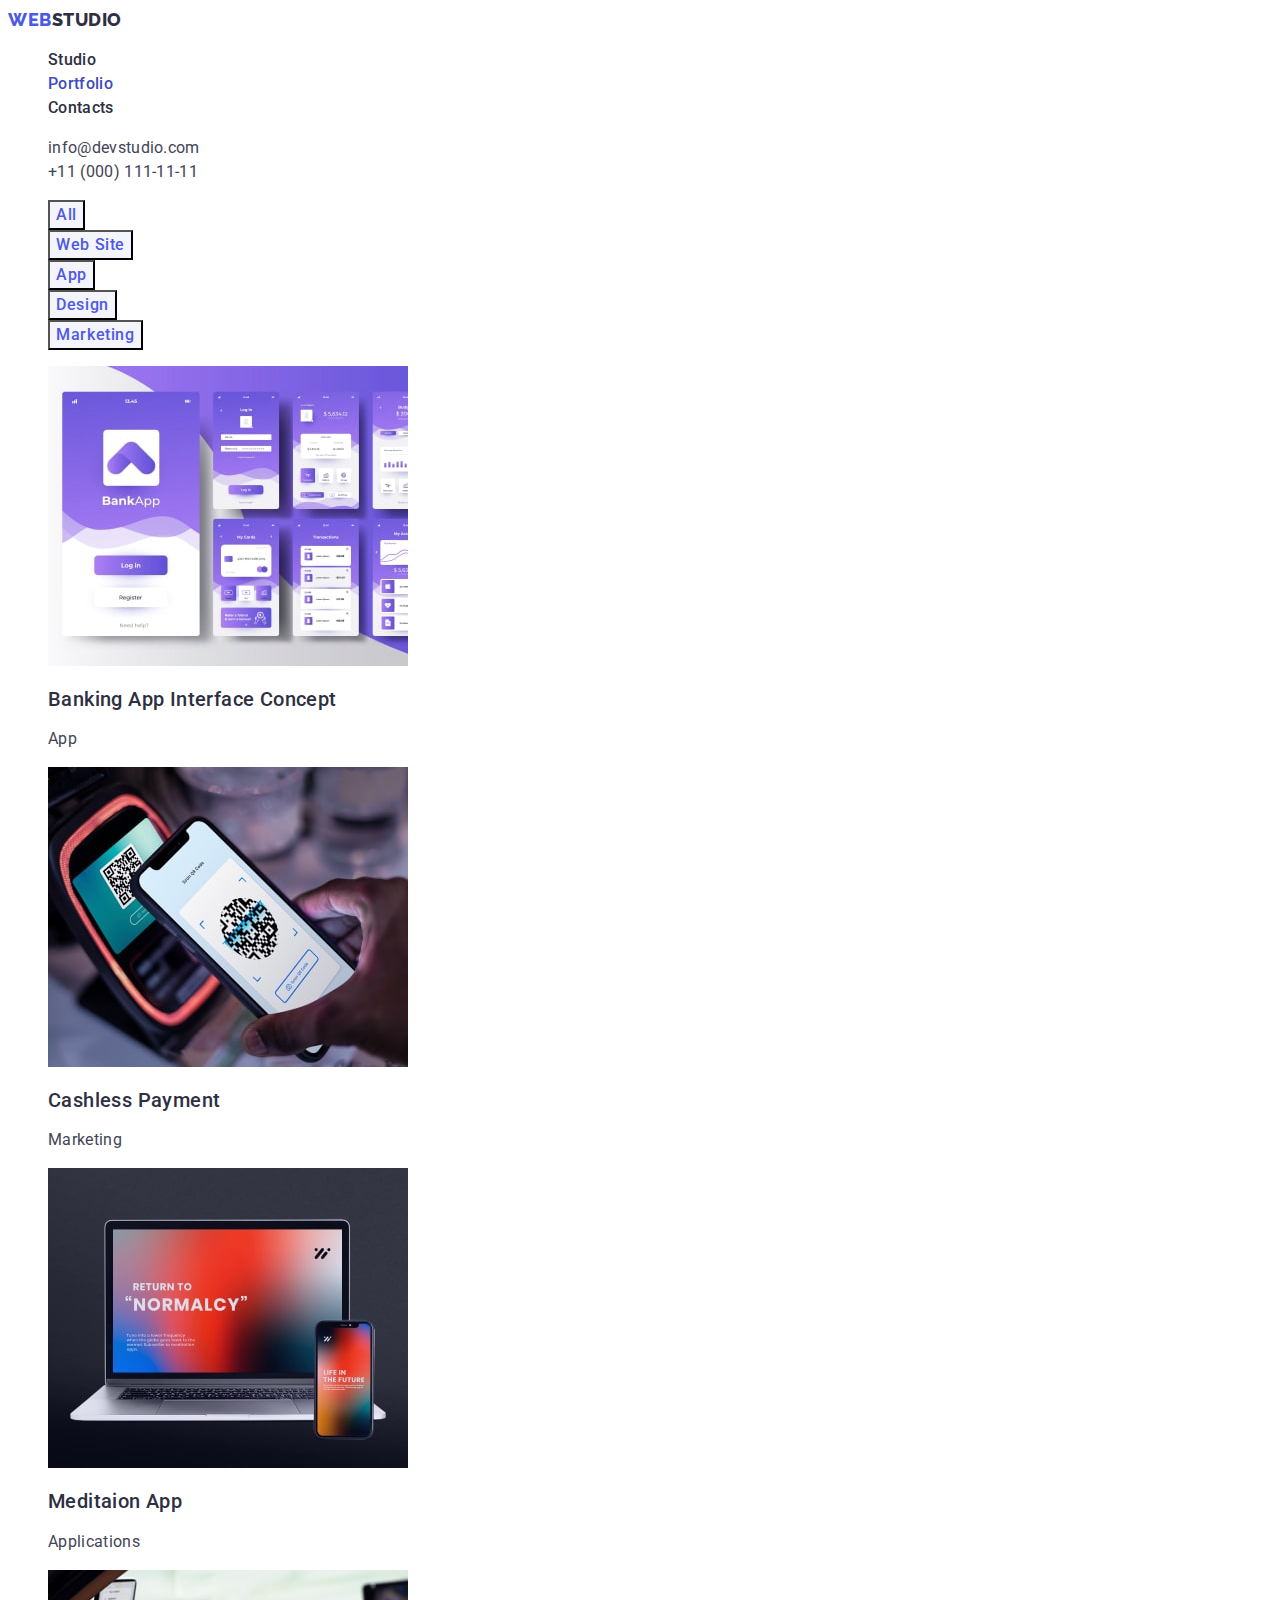
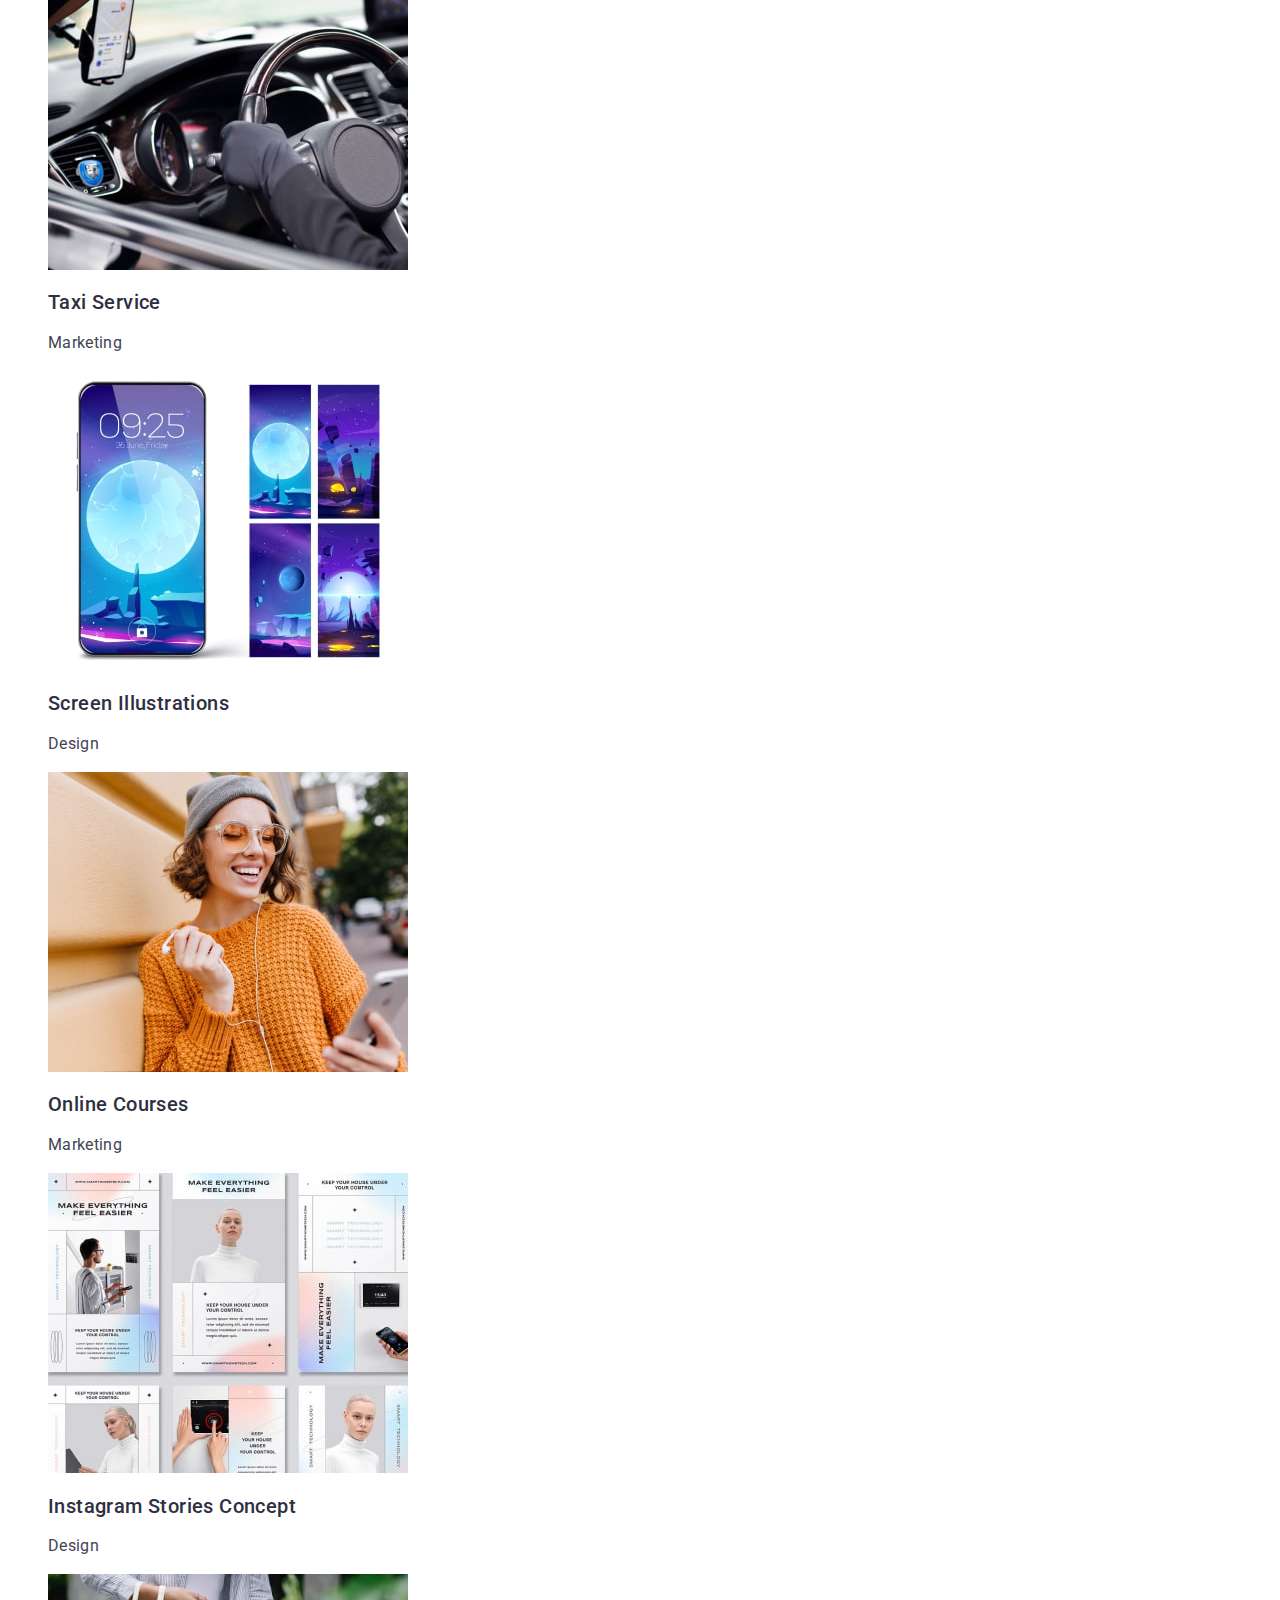
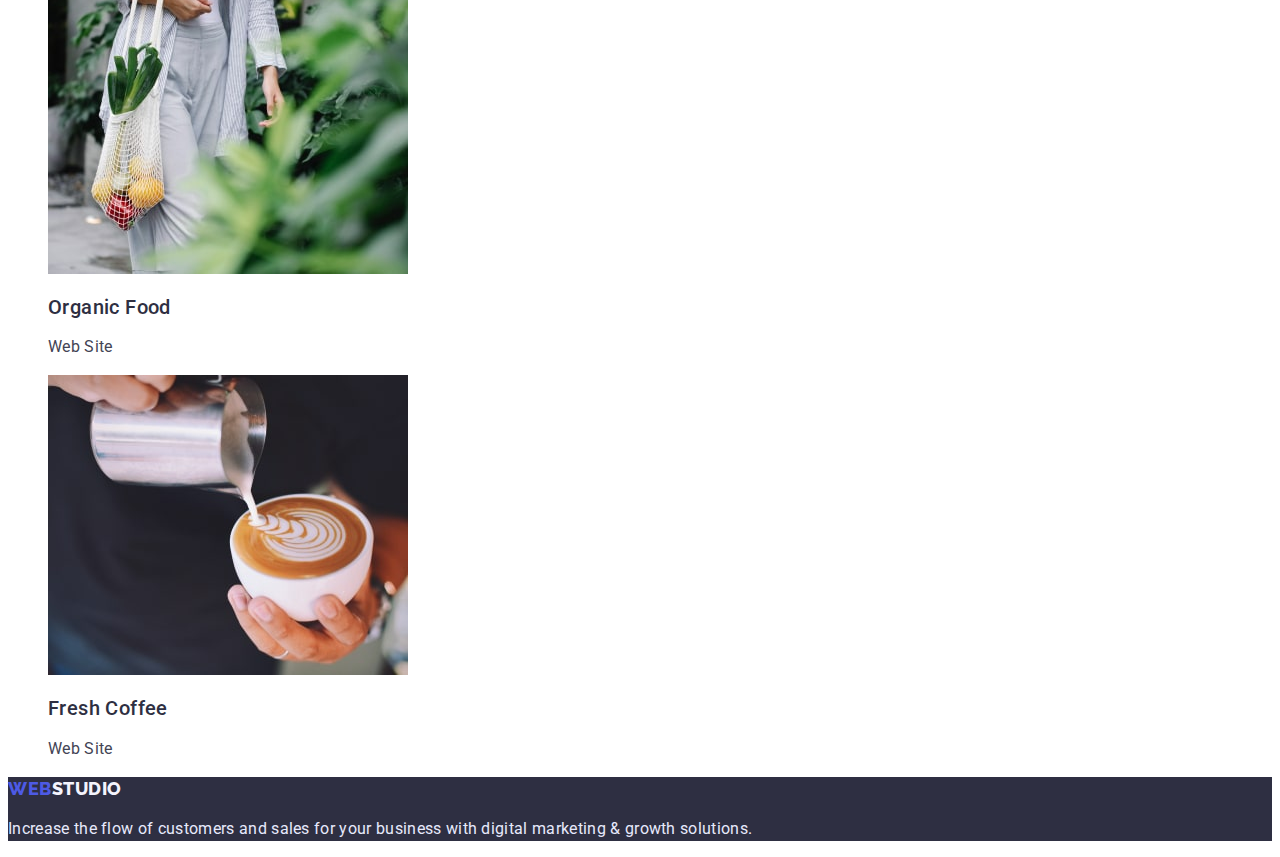
==== portfolio.html @ b3c618ec "Initial commit" ====
<!DOCTYPE html>
<html lang="en">
  <head>
    <meta charset="UTF-8" />
    <meta http-equiv="X-UA-Compatible" content="IE=edge" />
    <meta name="viewport" content="width=device-width, initial-scale=1.0" />
    <title>Portfolio</title>
    <link rel="preconnect" href="https://fonts.googleapis.com" />
    <link rel="preconnect" href="https://fonts.gstatic.com" crossorigin />
    <link
      href="https://fonts.googleapis.com/css2?family=Raleway:wght@800&family=Roboto:wght@400;500;700&display=swap"
      rel="stylesheet"
    />
    <link rel="stylesheet" href="./css/styles.css" />
  </head>
  <body>
    <header class="header">
      <nav class="header-navigation">
        <a class="header-logo link" href="./index.html"
          ><span class="accent-logo">Web</span>Studio</a
        >
        <ul class="header-list list">
          <li class="header-item">
            <a class="header-link link" href="./index.html">Studio</a>
          </li>
          <li class="header-item">
            <a class="header-link link current" href="./portfolio.html"
              >Portfolio</a
            >
          </li>
          <li class="header-item">
            <a class="header-link link" href="">Contacts</a>
          </li>
        </ul>
      </nav>
      <address class="address">
        <ul class="address-list list">
          <li class="address-item list">
            <a class="address-link link" href="mailto:info@devstudio.com"
              >info@devstudio.com</a
            >
          </li>
          <li class="address-item list">
            <a class="address-link link" href="tel:+110001111111"
              >+11 (000) 111-11-11</a
            >
          </li>
        </ul>
      </address>
    </header>
    <main>
      <section>
        <h1 class="hidden">Examples</h1>
        <ul class="filter-list list">
          <li class="filter-item">
            <button class="filter-btn" type="button">All</button>
          </li>
          <li><button class="filter-btn" type="button">Web Site</button></li>
          <li><button class="filter-btn" type="button">App</button></li>
          <li>
            <button class="filter-btn" type="button">Design</button>
          </li>
          <li><button class="filter-btn" type="button">Marketing</button></li>
        </ul>
        <ul class="example-list list">
          <li class="example-item">
            <a class="example-link" href="">
              <img src="./images/img11.jpg" alt="Applications" width="360"
            /></a>
            <h2 class="example-subtitle">Banking App Interface Concept</h2>
            <p class="example-text">App</p>
          </li>
          <li class="example-item">
            <a href=""
              ><img src="./images/img12.jpg" alt="Marketing" width="360"
            /></a>
            <h2 class="example-subtitle">Cashless Payment</h2>
            <p class="example-text">Marketing</p>
          </li>
          <li class="example-item">
            <a href=""
              ><img src="./images/img13.jpg" alt="Applications" width="360"
            /></a>
            <h2 class="example-subtitle">Meditaion App</h2>
            <p class="example-text">Applications</p>
          </li>
          <li class="example-item">
            <a href=""
              ><img src="./images/img14.jpg" alt="Marketing" width="360"
            /></a>
            <h2 class="example-subtitle">Taxi Service</h2>
            <p class="example-text">Marketing</p>
          </li>
          <li class="example-item">
            <a href=""
              ><img src="./images/img15.jpg" alt="Design" width="360"
            /></a>
            <h2 class="example-subtitle">Screen Illustrations</h2>
            <p class="example-text">Design</p>
          </li>
          <li class="example-item">
            <a href=""
              ><img src="./images/img16.jpg" alt="Marketing" width="360"
            /></a>
            <h2 class="example-subtitle">Online Courses</h2>
            <p class="example-text">Marketing</p>
          </li>
          <li class="example-item">
            <a href=""
              ><img src="./images/img17.jpg" alt="Design" width="360"
            /></a>
            <h2 class="example-subtitle">Instagram Stories Concept</h2>
            <p class="example-text">Design</p>
          </li>
          <li class="example-item">
            <a href=""
              ><img src="./images/img18.jpg" alt="Web Site" width="360"
            /></a>
            <h2 class="example-subtitle">Organic Food</h2>
            <p class="example-text">Web Site</p>
          </li>
          <li class="example-item">
            <a href=""
              ><img src="./images/img19.jpg" alt="Web Site" width="360"
            /></a>
            <h2 class="example-subtitle">Fresh Coffee</h2>
            <p class="example-text">Web Site</p>
          </li>
        </ul>
      </section>
    </main>
    <footer class="footer">
      <a class="footer-logo link" href="./index.html"
        ><span class="accent-logo">Web</span>Studio</a
      >
      <p class="footer-text">
        Increase the flow of customers and sales for your business with digital
        marketing & growth solutions.
      </p>
    </footer>
  </body>
</html>
---- css/styles.css ----
:root {
    --main-title-color: #2E2F42;
    --second-title-color: #FFFFFF;
    --main-text-color: #434455;
    --main-bg-color: #2E2F42;
    --hover-bg-color: #404BBF;
    --main-accent-color:#4D5AE5;
   
}
/* Fonts */
/*logo -- font-family: 'Raleway'; 800 */
/*text -- font-family: 'Roboto';
/*nav:font-weight: 500; 400,700, */

body {
    font-family: 'Roboto', sans-serif;
    color: var(--main-text-color);
}
.hidden {
    position: absolute;
    width: 1px;
    height: 1px;
    margin: -1px;
    border: 0;
    padding: 0;
    white-space: nowrap;
    clip-path: inset(100%);
    clip: rect(0 0 0 0);
    overflow: hidden;
}
.link {
    text-decoration: none;
}
.list {
    list-style: none;
}
/*----------------HEADER-------------------*/
.header {}

.header-navigation {}

.header-logo {
    color:var(--main-title-color);
    font-family: 'Raleway';
     font-weight: 800;
    font-size: 18px;
    line-height: 1.33;
    letter-spacing: 0.03em;
    text-transform: uppercase;
    }
.accent-logo { 
    color:var(--main-accent-color);
    font-family: 'Raleway';
        font-weight: 800;
        font-size: 18px;
        line-height: 1.33;
        letter-spacing: 0.03em;
        text-transform: uppercase;
}
.header-logo:hover, 
.header-logo:focus,
.header-link.current {
color:var(--hover-bg-color);
}
.header-list {}


.header-item {}

.header-link {
    font-family: inherit;    
    font-weight: 500;
        font-size: 16px;
        line-height: 1.5;
        letter-spacing: 0.02em;
        color: var(--main-title-color);
}
.header-link:is(:hover, :focus) {
    color:var(--hover-bg-color);
}
.address {}

.address-list {}

.address-item {}
   

.address-link {
    font-family: inherit;
    font-style: normal;
    font-weight: 400;
        font-size: 16px;
        line-height: 1.5;
        letter-spacing: 0.02em;
        color:var(--main-text-color);
        }
.address-link:is(:hover, :focus) {
    color:var(--hover-bg-color);
}
/*-----------------HERO--------------------*/
.hero {
    background-color:var(--main-bg-color);
}
.hero-title {
    font-weight: 700;
    font-size: 56px;
    line-height: 1.07;
    text-align: center;
    letter-spacing: 0.02em;
    color:var(--second-title-color);
}
.hero-btn {
    font-family: inherit;
    font-weight: 500;
    font-size: 16px;
    line-height: 1.5;
    align-items: center;
    letter-spacing: 0.04em;
    color:var(--second-title-color);
    background-color: var(--main-accent-color);
    cursor: pointer;
}
.hero-btn:hover, 
.hero-btn:focus{
    background-color:var(--hover-bg-color);
    }

/*----------------ABOUT---------------------*/

.about-title {
        font-weight: 500;
        font-size: 20px;
        line-height: 1.2;
        letter-spacing: 0.02em;
        color: var(--main-title-color);
}
.about-text {
        font-size: 16px;
        line-height: 1.5;
        letter-spacing: 0.02em;
    }

/*---------------What are we doing----------*/

.doing-title {
    font-weight: 700;
        font-size: 36px;
        line-height: 1.11;
        text-align: center;
        letter-spacing: 0.02em;
        text-transform: capitalize;
        color:var(--main-title-color);
}

/*----------------OUR TEAM------------------*/

.team {
    background-color: #F4F4FD;}
.team-title {
    font-weight: 700;
        font-size: 36px;
        line-height: 1.11;
        text-align: center;
        letter-spacing: 0.02em;
        text-transform: capitalize;
        color:var(--main-title-color);
}

.team-subtitle {
    font-weight: 500;
        font-size: 20px;
        line-height: 1.2;
        letter-spacing: 0.02em;
        color:var(--main-title-color);
}

.team-text {
        font-size: 16px;
        line-height: 1.5;
        letter-spacing: 0.02em;
        color:var(--main-text-color);
}
/*----------------FOOTER--------------------*/
.footer-logo{
font-family: 'Raleway';
font-style: normal;
font-weight: 800;
font-size: 18px;
line-height: 1.17;
letter-spacing: 0.03em;
text-transform: uppercase;
color: #F4F4FD;
}
.footer-logo:is(:hover, :focus) {
    color:var(--hover-bg-color);
}
.footer {
    background-color:var(--main-bg-color);
}

.footer-text {
        font-size: 16px;
        line-height: 1.5;
        letter-spacing: 0.02em;
        color: #E7E9FC;
    }

    
/*================PORTFOLIO================*/
.filter-btn {
    font-family:inherit;
    font-style: normal;
    font-weight: 500;
        font-size: 16px;
        line-height: 1.5;
        align-items: center;
        text-align: center;
        letter-spacing: 0.04em;
        color:var(--main-accent-color);
        background-color:#F4F4FD;
        cursor: pointer;
}
.filter-btn:hover, 
.filter-btn:focus {
    font-family: inherit;
        font-style: normal;
        font-weight: 500;
        font-size: 16px;
        line-height: 1.5;
        display: flex;
        align-items: center;
        text-align: center;
        letter-spacing: 0.04em;
        color:var(--second-title-color);
        background-color:var(--hover-bg-color);
}
.example-subtitle {
        font-weight: 500;
        font-size: 20px;
        line-height: 1.2;
        letter-spacing: 0.02em;
        color:var(--main-title-color);
}
.example-text {
        font-size: 16px;
        line-height: 1.5;
        letter-spacing: 0.02em;
        color:var(--main-text-color);
}
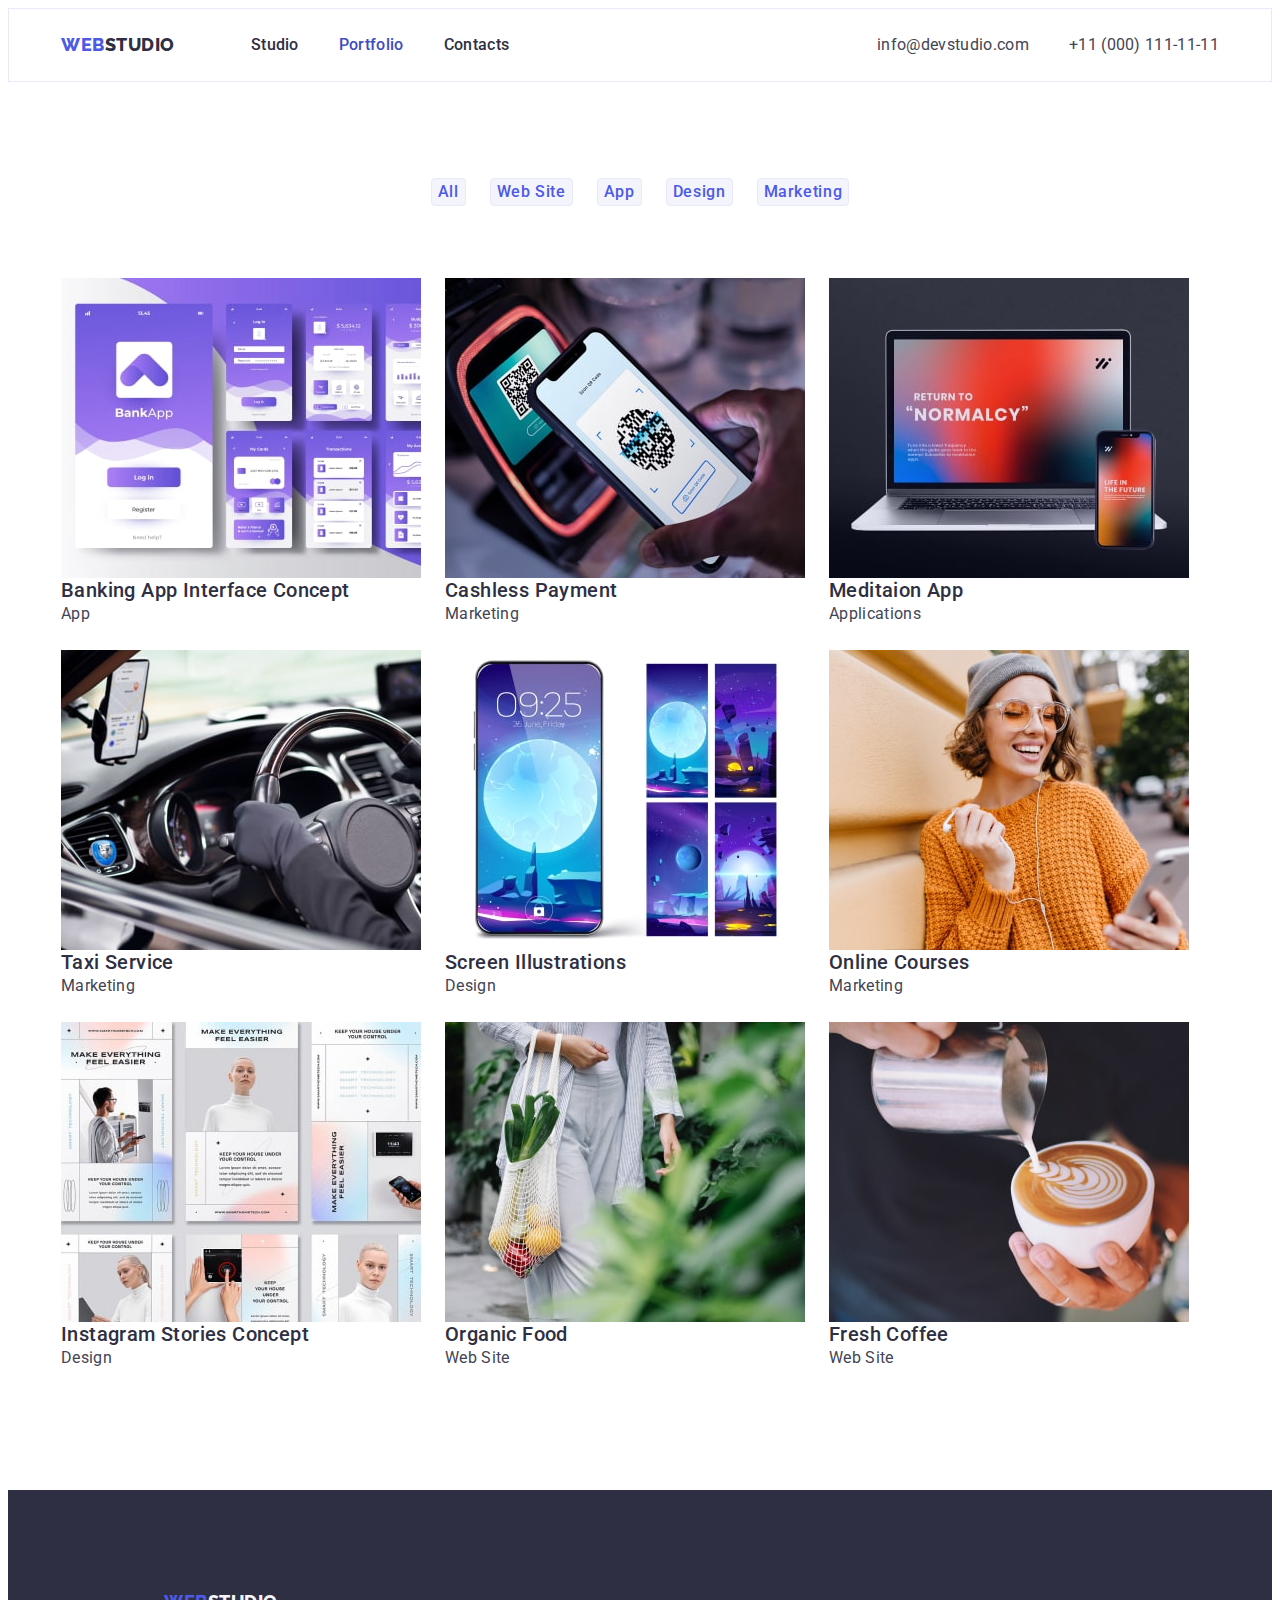
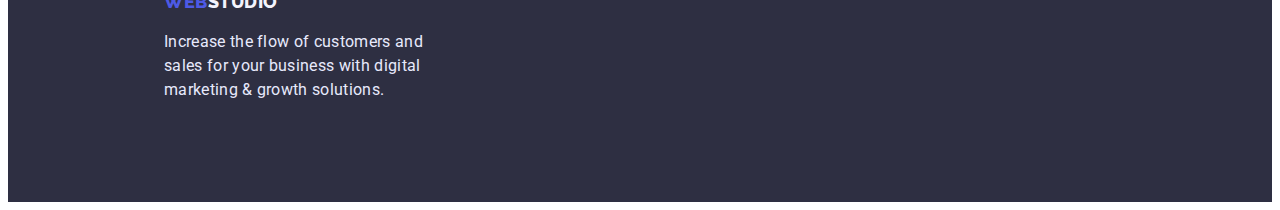
==== commit 62fe515f: "without cards" ====
--- a/portfolio.html
+++ b/portfolio.html
@@ -11,122 +11,139 @@
       href="https://fonts.googleapis.com/css2?family=Raleway:wght@800&family=Roboto:wght@400;500;700&display=swap"
       rel="stylesheet"
     />
+    <link
+      rel="stylesheet"
+      href="https://cdnjs.cloudflare.com/ajax/libs/modern-normalize/1.1.0/modern-normalize.min.css"
+      integrity="sha512-wpPYUAdjBVSE4KJnH1VR1HeZfpl1ub8YT/NKx4PuQ5NmX2tKuGu6U/JRp5y+Y8XG2tV+wKQpNHVUX03MfMFn9Q=="
+      crossorigin="anonymous"
+      referrerpolicy="no-referrer"
+    />
     <link rel="stylesheet" href="./css/styles.css" />
   </head>
   <body>
     <header class="header">
-      <nav class="header-navigation">
-        <a class="header-logo link" href="./index.html"
-          ><span class="accent-logo">Web</span>Studio</a
-        >
-        <ul class="header-list list">
-          <li class="header-item">
-            <a class="header-link link" href="./index.html">Studio</a>
-          </li>
-          <li class="header-item">
-            <a class="header-link link current" href="./portfolio.html"
-              >Portfolio</a
-            >
-          </li>
-          <li class="header-item">
-            <a class="header-link link" href="">Contacts</a>
-          </li>
-        </ul>
-      </nav>
-      <address class="address">
-        <ul class="address-list list">
-          <li class="address-item list">
-            <a class="address-link link" href="mailto:info@devstudio.com"
-              >info@devstudio.com</a
-            >
-          </li>
-          <li class="address-item list">
-            <a class="address-link link" href="tel:+110001111111"
-              >+11 (000) 111-11-11</a
-            >
-          </li>
-        </ul>
-      </address>
+      <div class="container header-container">
+        <nav class="header-navigation">
+          <a class="header-logo link" href="./index.html"
+            ><span class="accent-logo">Web</span>Studio</a
+          >
+          <ul class="header-list list">
+            <li class="header-item">
+              <a class="header-link link" href="./index.html">Studio</a>
+            </li>
+            <li class="header-item">
+              <a class="header-link link current" href="./portfolio.html"
+                >Portfolio</a
+              >
+            </li>
+            <li class="header-item">
+              <a class="header-link link" href="">Contacts</a>
+            </li>
+          </ul>
+        </nav>
+        <address class="address">
+          <ul class="address-list list">
+            <li class="address-item list">
+              <a class="address-link link" href="mailto:info@devstudio.com"
+                >info@devstudio.com</a
+              >
+            </li>
+            <li class="address-item list">
+              <a class="address-link link" href="tel:+110001111111"
+                >+11 (000) 111-11-11</a
+              >
+            </li>
+          </ul>
+        </address>
+      </div>
     </header>
     <main>
-      <section>
-        <h1 class="hidden">Examples</h1>
-        <ul class="filter-list list">
-          <li class="filter-item">
-            <button class="filter-btn" type="button">All</button>
-          </li>
-          <li><button class="filter-btn" type="button">Web Site</button></li>
-          <li><button class="filter-btn" type="button">App</button></li>
-          <li>
-            <button class="filter-btn" type="button">Design</button>
-          </li>
-          <li><button class="filter-btn" type="button">Marketing</button></li>
-        </ul>
-        <ul class="example-list list">
-          <li class="example-item">
-            <a class="example-link" href="">
-              <img src="./images/img11.jpg" alt="Applications" width="360"
-            /></a>
-            <h2 class="example-subtitle">Banking App Interface Concept</h2>
-            <p class="example-text">App</p>
-          </li>
-          <li class="example-item">
-            <a href=""
-              ><img src="./images/img12.jpg" alt="Marketing" width="360"
-            /></a>
-            <h2 class="example-subtitle">Cashless Payment</h2>
-            <p class="example-text">Marketing</p>
-          </li>
-          <li class="example-item">
-            <a href=""
-              ><img src="./images/img13.jpg" alt="Applications" width="360"
-            /></a>
-            <h2 class="example-subtitle">Meditaion App</h2>
-            <p class="example-text">Applications</p>
-          </li>
-          <li class="example-item">
-            <a href=""
-              ><img src="./images/img14.jpg" alt="Marketing" width="360"
-            /></a>
-            <h2 class="example-subtitle">Taxi Service</h2>
-            <p class="example-text">Marketing</p>
-          </li>
-          <li class="example-item">
-            <a href=""
-              ><img src="./images/img15.jpg" alt="Design" width="360"
-            /></a>
-            <h2 class="example-subtitle">Screen Illustrations</h2>
-            <p class="example-text">Design</p>
-          </li>
-          <li class="example-item">
-            <a href=""
-              ><img src="./images/img16.jpg" alt="Marketing" width="360"
-            /></a>
-            <h2 class="example-subtitle">Online Courses</h2>
-            <p class="example-text">Marketing</p>
-          </li>
-          <li class="example-item">
-            <a href=""
-              ><img src="./images/img17.jpg" alt="Design" width="360"
-            /></a>
-            <h2 class="example-subtitle">Instagram Stories Concept</h2>
-            <p class="example-text">Design</p>
-          </li>
-          <li class="example-item">
-            <a href=""
-              ><img src="./images/img18.jpg" alt="Web Site" width="360"
-            /></a>
-            <h2 class="example-subtitle">Organic Food</h2>
-            <p class="example-text">Web Site</p>
-          </li>
-          <li class="example-item">
-            <a href=""
-              ><img src="./images/img19.jpg" alt="Web Site" width="360"
-            /></a>
-            <h2 class="example-subtitle">Fresh Coffee</h2>
-            <p class="example-text">Web Site</p>
-          </li>
-        </ul>
+      <section class="portfolio">
+        <div class="container">
+          <h1 class="hidden">Examples</h1>
+          <!-------FILTER------->
+          <ul class="filter-list list">
+            <li class="filter-item">
+              <button class="filter-btn" type="button">All</button>
+            </li>
+            <li>
+              <button class="filter-btn" type="button">Web Site</button>
+            </li>
+            <li><button class="filter-btn" type="button">App</button></li>
+            <li>
+              <button class="filter-btn" type="button">Design</button>
+            </li>
+            <li>
+              <button class="filter-btn" type="button">Marketing</button>
+            </li>
+          </ul>
+          <!-------Portfolio-------->
+          <ul class="example-list list">
+            <li class="example-item">
+              <a class="example-link" href="">
+                <img src="./images/img11.jpg" alt="Applications" width="360"
+              /></a>
+              <h2 class="example-subtitle">Banking App Interface Concept</h2>
+              <p class="example-text">App</p>
+            </li>
+            <li class="example-item">
+              <a href=""
+                ><img src="./images/img12.jpg" alt="Marketing" width="360"
+              /></a>
+              <h2 class="example-subtitle">Cashless Payment</h2>
+              <p class="example-text">Marketing</p>
+            </li>
+            <li class="example-item">
+              <a href=""
+                ><img src="./images/img13.jpg" alt="Applications" width="360"
+              /></a>
+              <h2 class="example-subtitle">Meditaion App</h2>
+              <p class="example-text">Applications</p>
+            </li>
+            <li class="example-item">
+              <a href=""
+                ><img src="./images/img14.jpg" alt="Marketing" width="360"
+              /></a>
+              <h2 class="example-subtitle">Taxi Service</h2>
+              <p class="example-text">Marketing</p>
+            </li>
+            <li class="example-item">
+              <a href=""
+                ><img src="./images/img15.jpg" alt="Design" width="360"
+              /></a>
+              <h2 class="example-subtitle">Screen Illustrations</h2>
+              <p class="example-text">Design</p>
+            </li>
+            <li class="example-item">
+              <a href=""
+                ><img src="./images/img16.jpg" alt="Marketing" width="360"
+              /></a>
+              <h2 class="example-subtitle">Online Courses</h2>
+              <p class="example-text">Marketing</p>
+            </li>
+            <li class="example-item">
+              <a href=""
+                ><img src="./images/img17.jpg" alt="Design" width="360"
+              /></a>
+              <h2 class="example-subtitle">Instagram Stories Concept</h2>
+              <p class="example-text">Design</p>
+            </li>
+            <li class="example-item">
+              <a href=""
+                ><img src="./images/img18.jpg" alt="Web Site" width="360"
+              /></a>
+              <h2 class="example-subtitle">Organic Food</h2>
+              <p class="example-text">Web Site</p>
+            </li>
+            <li class="example-item">
+              <a href=""
+                ><img src="./images/img19.jpg" alt="Web Site" width="360"
+              /></a>
+              <h2 class="example-subtitle">Fresh Coffee</h2>
+              <p class="example-text">Web Site</p>
+            </li>
+          </ul>
+        </div>
       </section>
     </main>
     <footer class="footer">
@@ -134,7 +151,8 @@
         ><span class="accent-logo">Web</span>Studio</a
       >
       <p class="footer-text">
-        Increase the flow of customers and sales for your business with digital
+        Increase the flow of customers and <br />
+        sales for your business with digital <br />
         marketing & growth solutions.
       </p>
     </footer>
--- a/css/styles.css
+++ b/css/styles.css
@@ -28,18 +28,52 @@
     clip: rect(0 0 0 0);
     overflow: hidden;
 }
+h1, h2, h3, h4, p {
+    margin-top: 0;
+    margin-bottom: 0;
+}
+ul, ol {
+    margin-top: 0;
+    margin-bottom: 0;
+    padding-left: 0;
+}
+img {
+    display: block;
+}
 .link {
     text-decoration: none;
 }
 .list {
     list-style: none;
 }
+.container {
+    max-width: 1158px;
+    padding: 0 15px;
+    margin: 0 auto;
+    }
+
+.section {
+    padding-top: 120px;
+    padding-bottom: 120px;
+}
 /*----------------HEADER-------------------*/
-.header {}
-
-.header-navigation {}
+.header {
+        border: 1px solid #E7E9FC;
+    
+    
+}
+.header-container {
+    display: flex;
+    align-items: center;
+    }
+.header-navigation {
+    display: flex;
+    align-items: center;
+    }
 
 .header-logo {
+    padding-top: 24px;
+        padding-bottom: 24px;
     color:var(--main-title-color);
     font-family: 'Raleway';
      font-weight: 800;
@@ -62,12 +96,22 @@
 .header-link.current {
 color:var(--hover-bg-color);
 }
-.header-list {}
-
-
-.header-item {}
+.header-list {
+        display: flex;
+        align-items: center;
+        margin-left: 76px;
+        gap: 40px;
+        }
+
+    
+.header-item {
+  
+}
 
 .header-link {
+    display:inline-block;
+    padding-top: 24px;
+    padding-bottom: 24px;
     font-family: inherit;    
     font-weight: 500;
         font-size: 16px;
@@ -78,14 +122,22 @@
 .header-link:is(:hover, :focus) {
     color:var(--hover-bg-color);
 }
-.address {}
-
-.address-list {}
+.address {
+margin-left: auto;
+}
+
+.address-list {
+    display: flex;
+        align-items: center;
+        gap: 40px;
+        }
 
 .address-item {}
    
 
 .address-link {
+    padding-top: 24px;
+        padding-bottom: 24px;
     font-family: inherit;
     font-style: normal;
     font-weight: 400;
@@ -93,6 +145,7 @@
         line-height: 1.5;
         letter-spacing: 0.02em;
         color:var(--main-text-color);
+        margin-left: auto;
         }
 .address-link:is(:hover, :focus) {
     color:var(--hover-bg-color);
@@ -100,16 +153,20 @@
 /*-----------------HERO--------------------*/
 .hero {
     background-color:var(--main-bg-color);
+    text-align: center;
+    padding-bottom: 188px;
+    padding-top: 188px;
 }
 .hero-title {
+    margin-bottom: 48px;
     font-weight: 700;
     font-size: 56px;
     line-height: 1.07;
-    text-align: center;
     letter-spacing: 0.02em;
     color:var(--second-title-color);
 }
 .hero-btn {
+    padding: 16px 32px;
     font-family: inherit;
     font-weight: 500;
     font-size: 16px;
@@ -118,7 +175,9 @@
     letter-spacing: 0.04em;
     color:var(--second-title-color);
     background-color: var(--main-accent-color);
+    border-color: transparent;
     cursor: pointer;
+    border-radius: 4px;
 }
 .hero-btn:hover, 
 .hero-btn:focus{
@@ -127,7 +186,14 @@
 
 /*----------------ABOUT---------------------*/
 
+.about-list {
+    display: flex;
+    gap: 24px;
+
+   
+}
 .about-title {
+    margin-bottom: 8px;
         font-weight: 500;
         font-size: 20px;
         line-height: 1.2;
@@ -142,7 +208,11 @@
 
 /*---------------What are we doing----------*/
 
+.doing {
+    padding-bottom: 120px;
+}
 .doing-title {
+    margin-bottom: 72px;
     font-weight: 700;
         font-size: 36px;
         line-height: 1.11;
@@ -151,13 +221,18 @@
         text-transform: capitalize;
         color:var(--main-title-color);
 }
+.doing-list {
+    display: flex;
+    gap: 24px;
+}
 
 /*----------------OUR TEAM------------------*/
 
 .team {
     background-color: #F4F4FD;}
+    
 .team-title {
-    font-weight: 700;
+        font-weight: 700;
         font-size: 36px;
         line-height: 1.11;
         text-align: center;
@@ -165,7 +240,11 @@
         text-transform: capitalize;
         color:var(--main-title-color);
 }
-
+.team-list {
+    display: flex;
+    margin-top: 72px;
+    gap: 24px;
+}
 .team-subtitle {
     font-weight: 500;
         font-size: 20px;
@@ -196,17 +275,32 @@
 }
 .footer {
     background-color:var(--main-bg-color);
+    padding-top: 100px;
+    padding-bottom: 100px;
+    padding-left: 156px;
 }
 
 .footer-text {
+    margin-top: 16px;
         font-size: 16px;
         line-height: 1.5;
         letter-spacing: 0.02em;
         color: #E7E9FC;
     }
 
-    
 /*================PORTFOLIO================*/
+
+.portfolio {
+    padding-top: 96px;
+    padding-bottom: 120px;
+}
+
+.filter-list {
+    display: flex;
+    gap: 24px;
+    justify-content: center;
+    margin-bottom: 72px;
+}
 .filter-btn {
     font-family:inherit;
     font-style: normal;
@@ -217,6 +311,8 @@
         text-align: center;
         letter-spacing: 0.04em;
         color:var(--main-accent-color);
+        border: 1px solid #E7E9FC;
+        border-radius: 4px;
         background-color:#F4F4FD;
         cursor: pointer;
 }
@@ -234,6 +330,15 @@
         color:var(--second-title-color);
         background-color:var(--hover-bg-color);
 }
+
+.example-list {
+    display: flex;
+    flex-wrap: wrap;
+    gap: 24px;
+}
+.example-list > .example-item {
+    flex-basis: calc(100%/3-48px);
+}
 .example-subtitle {
         font-weight: 500;
         font-size: 20px;
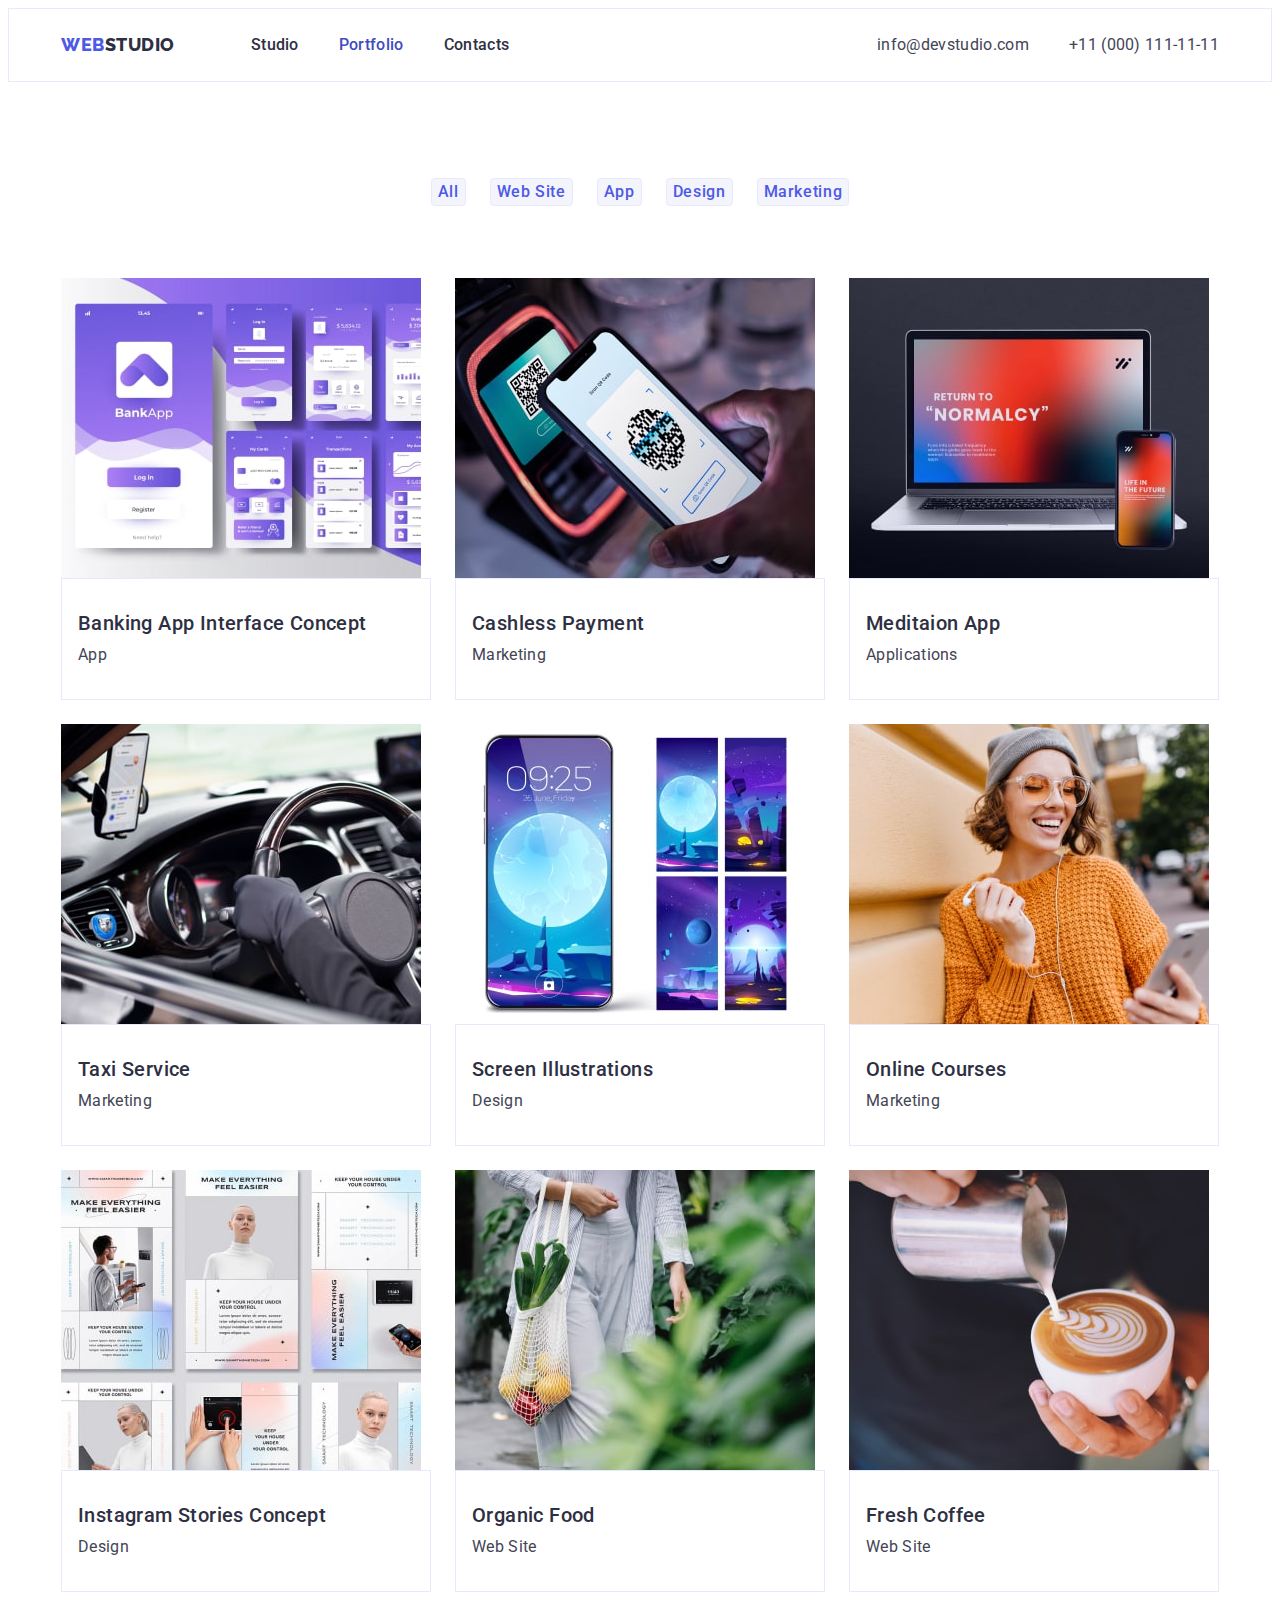
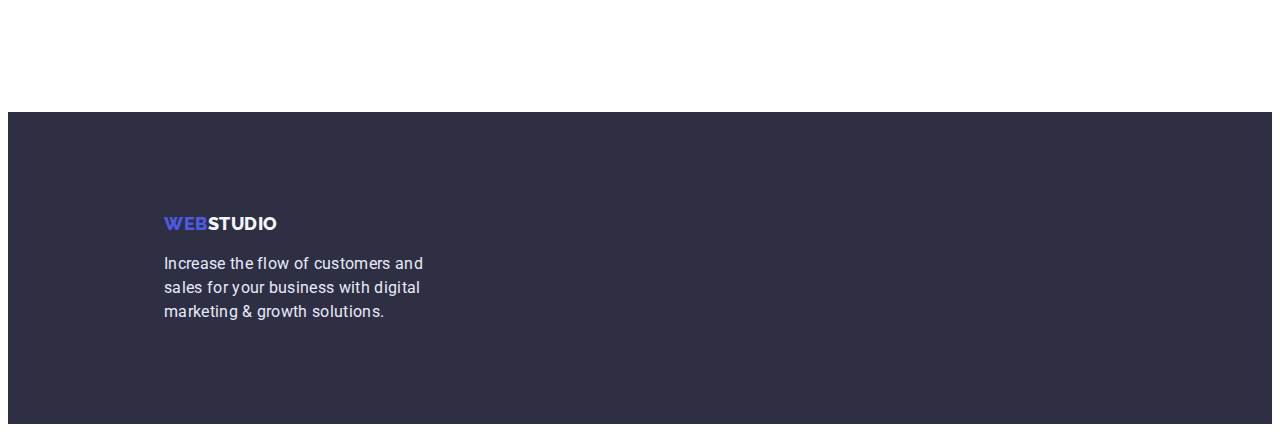
==== commit d13fad65: "final" ====
--- a/portfolio.html
+++ b/portfolio.html
@@ -83,64 +83,82 @@
               <a class="example-link" href="">
                 <img src="./images/img11.jpg" alt="Applications" width="360"
               /></a>
-              <h2 class="example-subtitle">Banking App Interface Concept</h2>
-              <p class="example-text">App</p>
+              <div class="text-container">
+                <h2 class="example-subtitle">Banking App Interface Concept</h2>
+                <p class="example-text">App</p>
+              </div>
             </li>
             <li class="example-item">
               <a href=""
                 ><img src="./images/img12.jpg" alt="Marketing" width="360"
               /></a>
-              <h2 class="example-subtitle">Cashless Payment</h2>
-              <p class="example-text">Marketing</p>
+              <div class="text-container">
+                <h2 class="example-subtitle">Cashless Payment</h2>
+                <p class="example-text">Marketing</p>
+              </div>
             </li>
             <li class="example-item">
               <a href=""
                 ><img src="./images/img13.jpg" alt="Applications" width="360"
               /></a>
-              <h2 class="example-subtitle">Meditaion App</h2>
-              <p class="example-text">Applications</p>
+              <div class="text-container">
+                <h2 class="example-subtitle">Meditaion App</h2>
+                <p class="example-text">Applications</p>
+              </div>
             </li>
             <li class="example-item">
               <a href=""
                 ><img src="./images/img14.jpg" alt="Marketing" width="360"
               /></a>
-              <h2 class="example-subtitle">Taxi Service</h2>
-              <p class="example-text">Marketing</p>
+              <div class="text-container">
+                <h2 class="example-subtitle">Taxi Service</h2>
+                <p class="example-text">Marketing</p>
+              </div>
             </li>
             <li class="example-item">
               <a href=""
                 ><img src="./images/img15.jpg" alt="Design" width="360"
               /></a>
-              <h2 class="example-subtitle">Screen Illustrations</h2>
-              <p class="example-text">Design</p>
+              <div class="text-container">
+                <h2 class="example-subtitle">Screen Illustrations</h2>
+                <p class="example-text">Design</p>
+              </div>
             </li>
             <li class="example-item">
               <a href=""
                 ><img src="./images/img16.jpg" alt="Marketing" width="360"
               /></a>
-              <h2 class="example-subtitle">Online Courses</h2>
-              <p class="example-text">Marketing</p>
+              <div class="text-container">
+                <h2 class="example-subtitle">Online Courses</h2>
+                <p class="example-text">Marketing</p>
+              </div>
             </li>
             <li class="example-item">
               <a href=""
                 ><img src="./images/img17.jpg" alt="Design" width="360"
               /></a>
-              <h2 class="example-subtitle">Instagram Stories Concept</h2>
-              <p class="example-text">Design</p>
+              <div class="text-container">
+                <h2 class="example-subtitle">Instagram Stories Concept</h2>
+                <p class="example-text">Design</p>
+              </div>
             </li>
             <li class="example-item">
               <a href=""
                 ><img src="./images/img18.jpg" alt="Web Site" width="360"
               /></a>
-              <h2 class="example-subtitle">Organic Food</h2>
-              <p class="example-text">Web Site</p>
+              <div class="text-container">
+                <h2 class="example-subtitle">Organic Food</h2>
+                <p class="example-text">Web Site</p>
+              </div>
             </li>
             <li class="example-item">
               <a href=""
                 ><img src="./images/img19.jpg" alt="Web Site" width="360"
               /></a>
-              <h2 class="example-subtitle">Fresh Coffee</h2>
-              <p class="example-text">Web Site</p>
+              <div class="text-container">
+                <h2 class="example-subtitle">Fresh Coffee</h2>
+                <p class="example-text">Web Site</p>
+              </div>
             </li>
           </ul>
         </div>
--- a/css/styles.css
+++ b/css/styles.css
@@ -244,8 +244,16 @@
     display: flex;
     margin-top: 72px;
     gap: 24px;
+    }
+
+.team-container{
+  padding-top: 32px;
+  padding-bottom: 32px;
+  text-align: center;
+  background-color: #fff;
 }
 .team-subtitle {
+    margin-bottom: 8px;
     font-weight: 500;
         font-size: 20px;
         line-height: 1.2;
@@ -337,9 +345,10 @@
     gap: 24px;
 }
 .example-list > .example-item {
-    flex-basis: calc(100%/3-48px);
+    flex-basis: calc((100% - 48px) / 3);
 }
 .example-subtitle {
+    margin-bottom: 8px;
         font-weight: 500;
         font-size: 20px;
         line-height: 1.2;
@@ -351,4 +360,8 @@
         line-height: 1.5;
         letter-spacing: 0.02em;
         color:var(--main-text-color);
+}
+.text-container {
+  padding: 32px 16px; 
+  border: 1px solid #E7E9FC;
 }